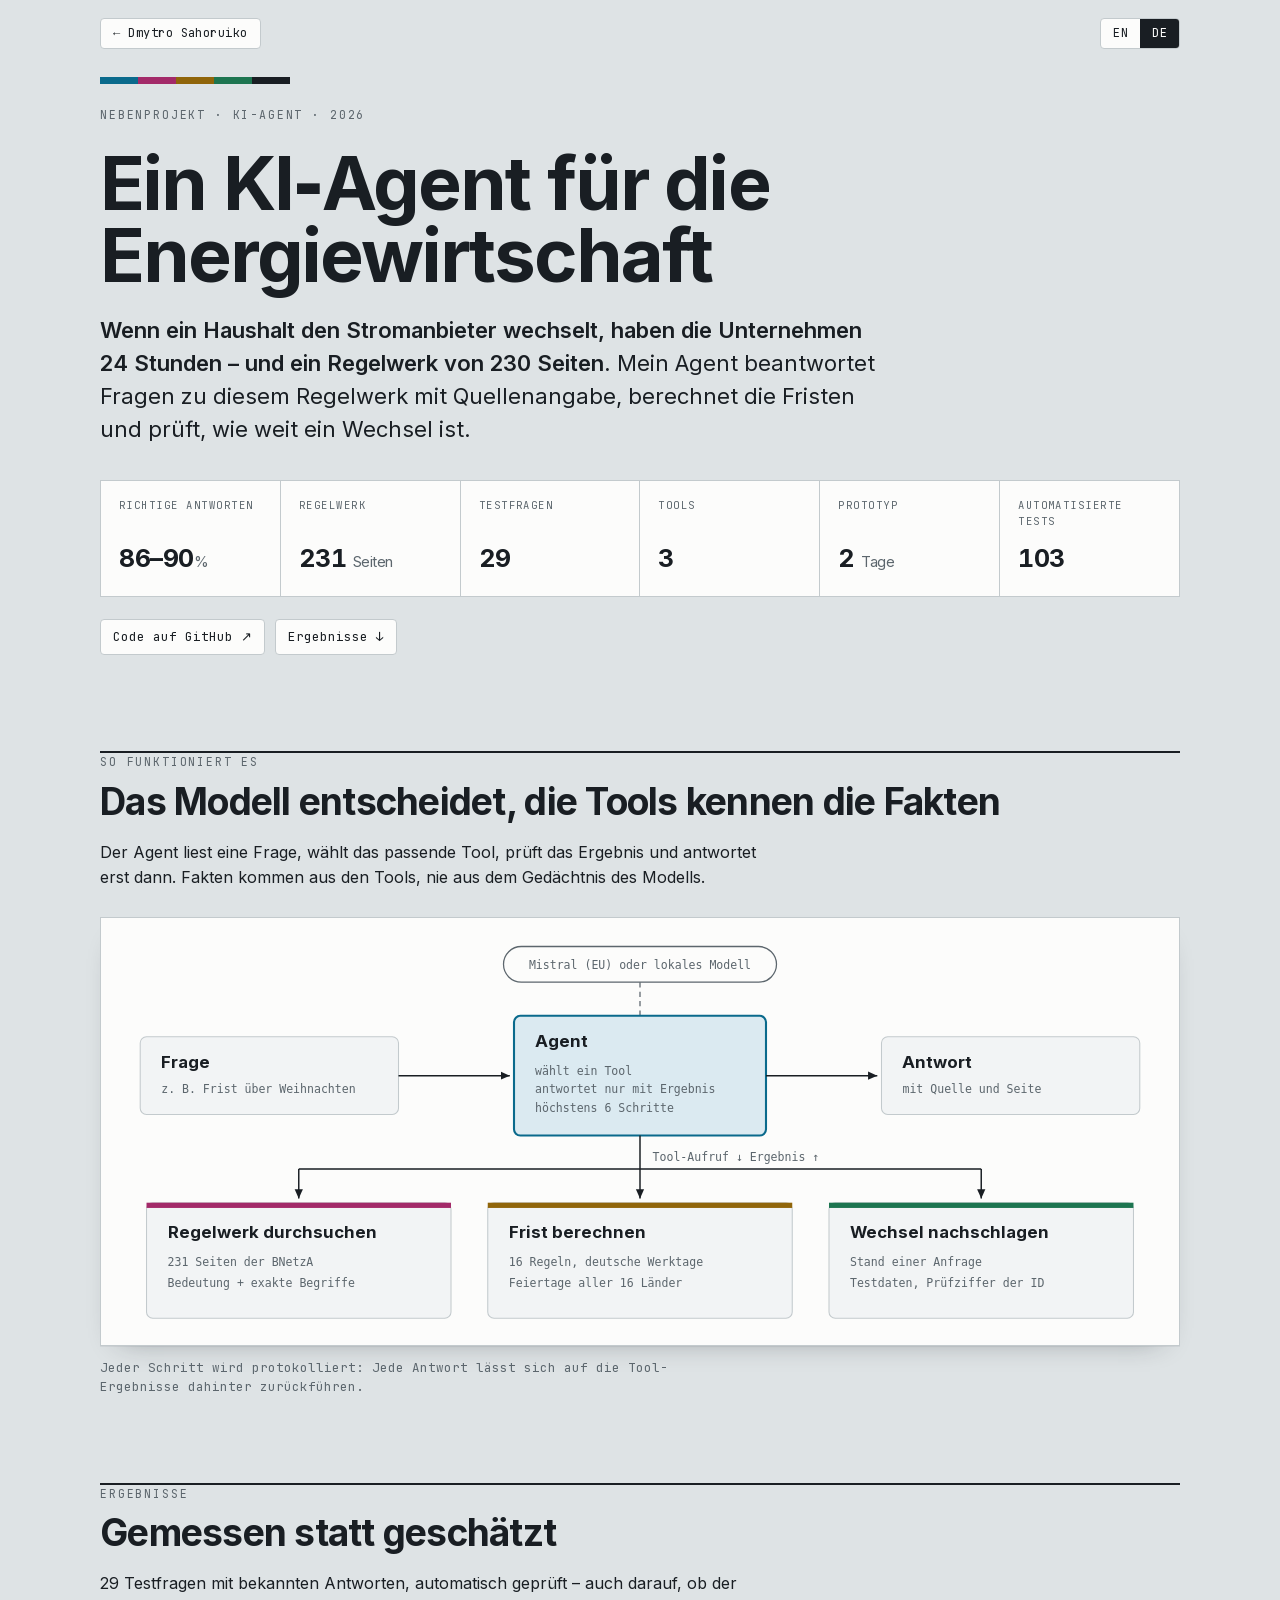
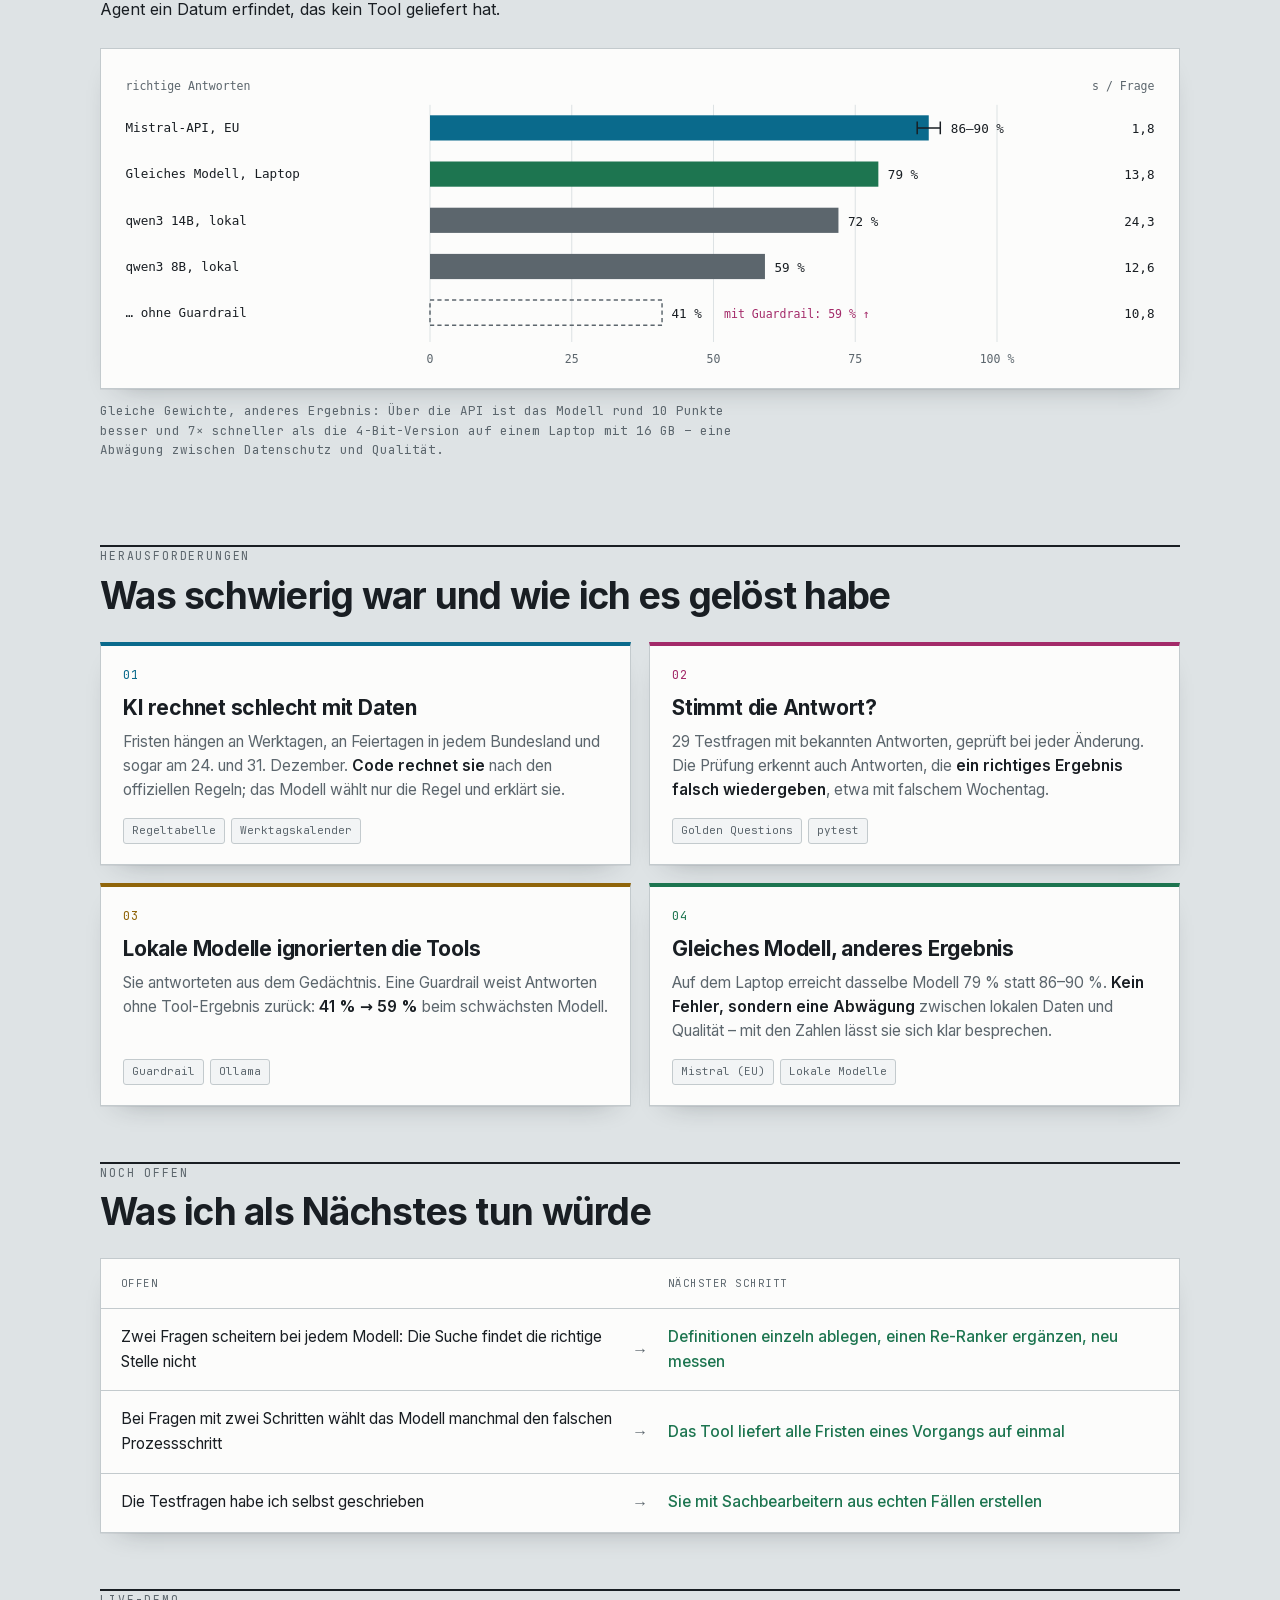
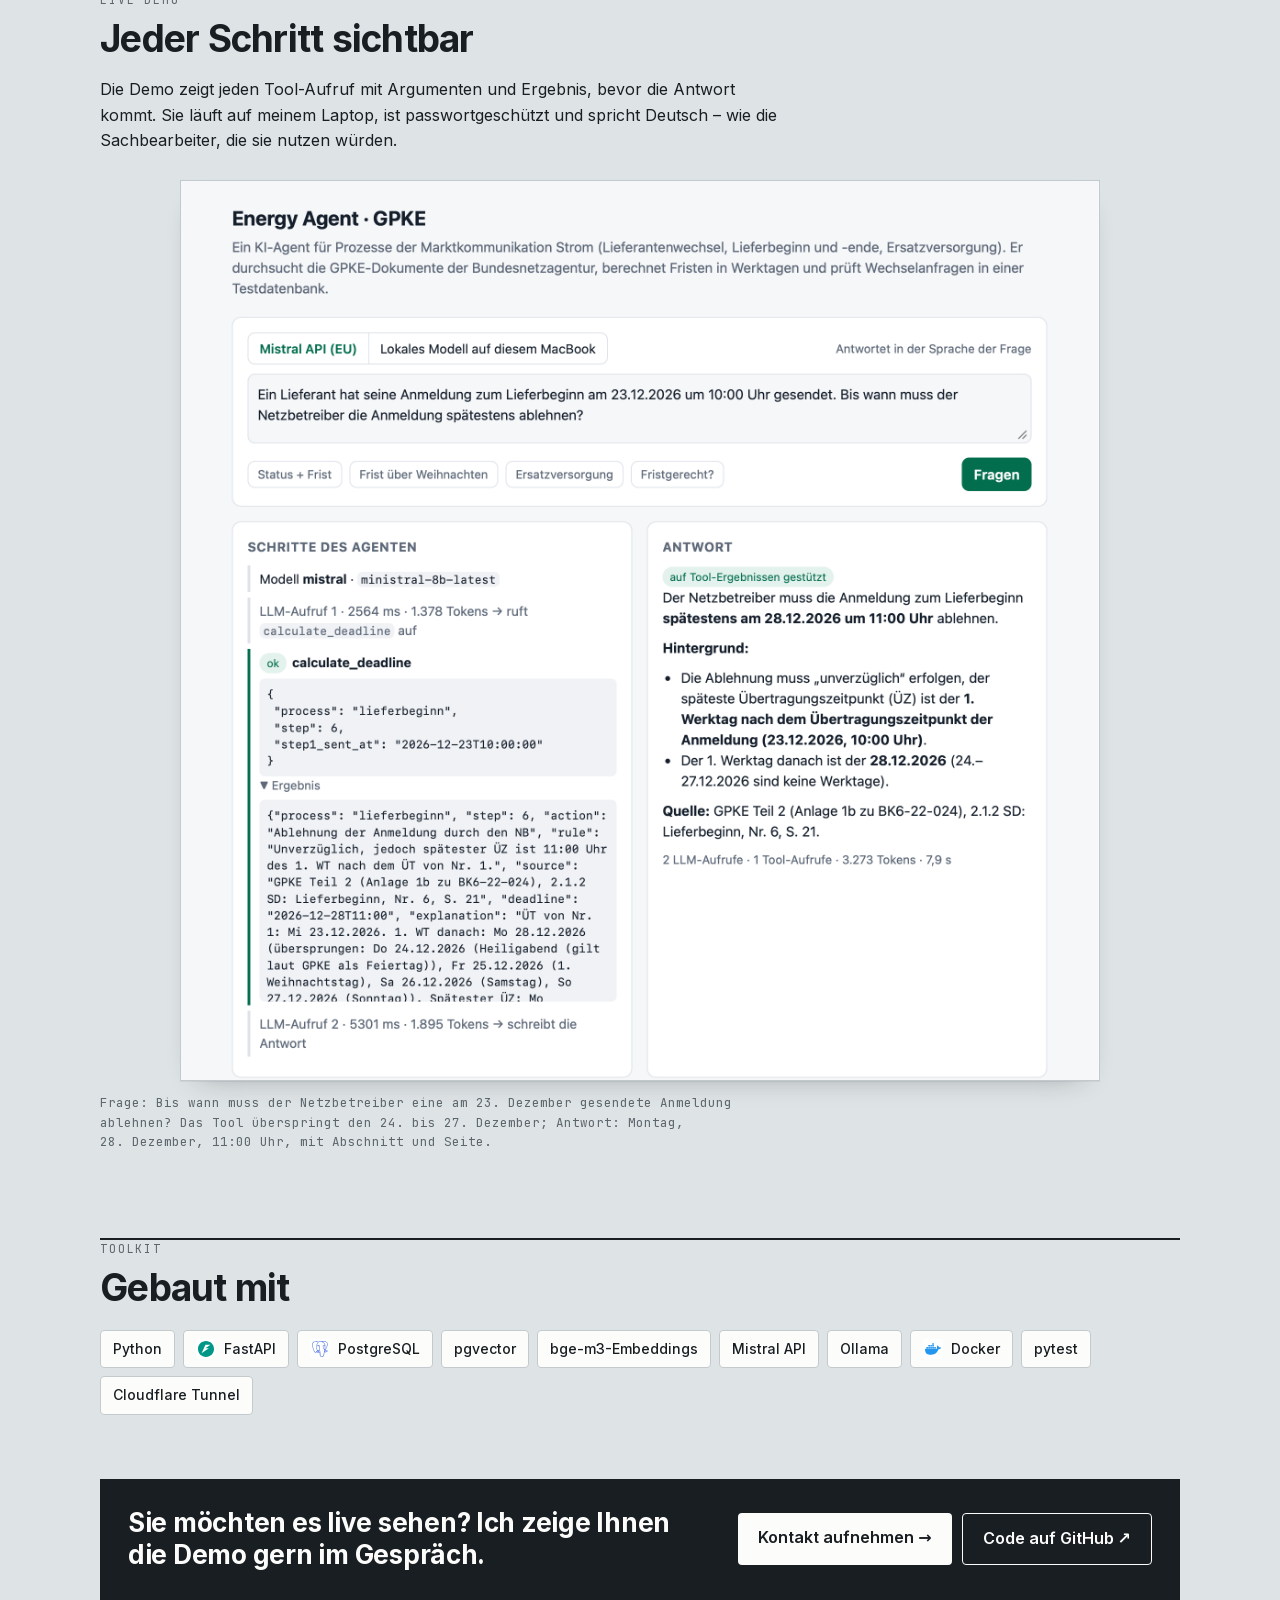
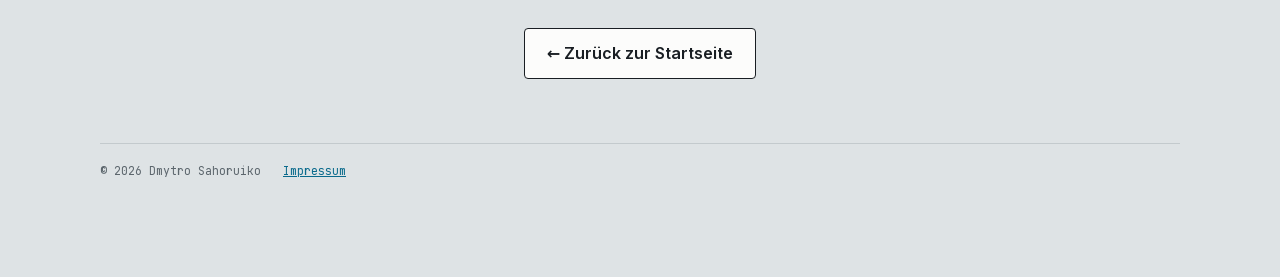
==== energy_agent.de.html @ b3be4a48 "Add case study page for the energy-agent side project - energy_agent.html / energy_agent.de.html in " ====
<!doctype html>
<html lang="de">
<head>
<meta charset="utf-8">
<meta name="viewport" content="width=device-width, initial-scale=1">
<title>Ein KI-Agent für die Energiewirtschaft</title>
<meta name="description" content="Nebenprojekt: ein KI-Agent für den Lieferantenwechsel Strom – Antworten aus dem Regelwerk der BNetzA, Fristen per Code, gemessen an 29 Testfragen.">
<link rel="stylesheet" href="fonts/fonts.css">
<style>
  :root {
    --table: #DEE3E5;
    --sheet: #FCFCFB;
    --sheet-2: #F2F4F5;
    --ink: #191E23;
    --ink-soft: #5C666D;
    --rule: #C3CACD;
    --rule-soft: #DDE2E4;
    --cyan: #0A6A8C;
    --magenta: #A32A69;
    --ochre: #90650A;
    --green: #1D7550;
    --t-cyan: #DBEAF1;
    --t-magenta: #F4E2EC;
    --t-ochre: #F2E9D4;
    --t-green: #DCEEE4;
    --shadow: 0 1px 0 rgba(25,30,35,.06), 0 12px 28px -20px rgba(25,30,35,.45);

    --display: "Inter", "Segoe UI", system-ui, -apple-system, "Helvetica Neue", Arial, sans-serif;
    --body: "Inter", "Segoe UI", system-ui, -apple-system, "Helvetica Neue", Arial, sans-serif;
    --mono: "JetBrains Mono", ui-monospace, "SF Mono", "Cascadia Mono", Consolas, Menlo, monospace;
    --mono-svg: ui-monospace, "SF Mono", "Cascadia Mono", "DejaVu Sans Mono", Menlo, Consolas, monospace;
  }
  @media (prefers-color-scheme: dark) {
    :root:not([data-theme="light"]) {
      --table: #13171A; --sheet: #1B2025; --sheet-2: #21272C; --ink: #E6E9E8; --ink-soft: #97A1A8;
      --rule: #333B41; --rule-soft: #272E33; --cyan: #5CBBD9; --magenta: #E489B4; --ochre: #D9B255;
      --green: #63C193; --t-cyan: #123340; --t-magenta: #391F2D; --t-ochre: #332A16; --t-green: #153027;
      --shadow: 0 1px 0 rgba(0,0,0,.4), 0 14px 30px -22px rgba(0,0,0,.9);
    }
  }
  :root[data-theme="dark"] {
    --table: #13171A; --sheet: #1B2025; --sheet-2: #21272C; --ink: #E6E9E8; --ink-soft: #97A1A8;
    --rule: #333B41; --rule-soft: #272E33; --cyan: #5CBBD9; --magenta: #E489B4; --ochre: #D9B255;
    --green: #63C193; --t-cyan: #123340; --t-magenta: #391F2D; --t-ochre: #332A16; --t-green: #153027;
    --shadow: 0 1px 0 rgba(0,0,0,.4), 0 14px 30px -22px rgba(0,0,0,.9);
  }

  * { box-sizing: border-box; }
  body {
    margin: 0; background: var(--table); color: var(--ink); font-family: var(--body);
    font-size: 16px; line-height: 1.6; padding: 0 20px 96px; -webkit-font-smoothing: antialiased;
  }
  .wrap { max-width: 1080px; margin: 0 auto; }
  .col { max-width: 68ch; }
  a { color: var(--cyan); }
  :focus-visible { outline: 2px solid var(--cyan); outline-offset: 3px; }

  /* top bar */
  .topbar { display: flex; justify-content: space-between; align-items: center; padding: 18px 0 0; font-family: var(--mono); font-size: 12px; letter-spacing: .04em; }
  .topbar .back { color: var(--ink); text-decoration: none; padding: 5px 12px; border: 1px solid var(--rule); border-radius: 4px; background: var(--sheet); }
  .topbar .back:hover { background: var(--sheet-2); border-color: var(--ink-soft); }
  .topbar .lang { display: flex; border: 1px solid var(--rule); border-radius: 4px; overflow: hidden; background: var(--sheet); }
  .topbar .lang a { padding: 5px 12px; text-decoration: none; color: var(--ink); }
  .topbar .lang a[aria-current] { background: var(--ink); color: var(--sheet); }

  /* masthead */
  .masthead { padding: 28px 0 40px; display: flex; flex-direction: column; gap: 22px; }
  .eyebrow { font-family: var(--mono); font-size: 11.5px; letter-spacing: .16em; text-transform: uppercase; color: var(--ink-soft); margin: 0; }
  h1 { font-family: var(--display); font-weight: 700; letter-spacing: -0.025em; font-size: clamp(42px, 7vw, 74px); line-height: .98; margin: 0; text-wrap: balance; }
  .lede { font-size: clamp(19px, 2.2vw, 22px); line-height: 1.5; max-width: 60ch; margin: 0; }
  .lede b { font-weight: 600; }
  .inkbar { display: flex; height: 7px; width: 190px; }
  .inkbar span { flex: 1; }
  .links { display: flex; flex-wrap: wrap; gap: 10px; }
  .links a { font-family: var(--mono); font-size: 12.5px; text-decoration: none; color: var(--ink); padding: 7px 12px; border: 1px solid var(--rule); border-radius: 4px; background: var(--sheet); }
  .links a:hover { border-color: var(--ink-soft); background: var(--sheet-2); }

  /* counters */
  .counters { display: flex; flex-wrap: wrap; gap: 1px; background: var(--rule); border: 1px solid var(--rule); margin: 12px 0 0; }
  .counter { flex: 1 1 15%; background: var(--sheet); padding: 16px 18px 18px; display: flex; flex-direction: column; justify-content: space-between; }
  .counter dt { font-family: var(--mono); font-size: 10.5px; letter-spacing: .14em; text-transform: uppercase; color: var(--ink-soft); margin: 0 0 8px; }
  .counter dd { margin: 0; font-family: var(--display); font-weight: 700; letter-spacing: -0.02em; font-size: 25px; font-variant-numeric: tabular-nums; white-space: nowrap; }
  .counter dd small { font-size: 15px; font-weight: 400; color: var(--ink-soft); }
  @media (max-width: 899px) { .counter { flex-basis: 30%; } }
  @media (max-width: 559px) { .counter { flex-basis: 45%; } }

  /* sections */
  section { padding: 56px 0 0; }
  h2 { font-family: var(--display); font-weight: 700; letter-spacing: -0.02em; font-size: clamp(27px, 3.4vw, 37px); line-height: 1.08; margin: 10px 0 18px; text-wrap: balance; }
  h3 { font-family: var(--display); font-weight: 700; font-size: 19px; letter-spacing: -0.01em; margin: 0 0 6px; }
  p { margin: 0 0 16px; }
  .sec-rule { border: 0; border-top: 2px solid var(--ink); margin: 0; }

  /* figures */
  figure { margin: 26px 0 30px; }
  .scroller { overflow-x: auto; background: var(--sheet); border: 1px solid var(--rule); box-shadow: var(--shadow); padding: 18px 14px 6px; }
  .scroller svg { display: block; min-width: 700px; width: 100%; height: auto; }
  figcaption { font-family: var(--mono); font-size: 12.5px; line-height: 1.55; color: var(--ink-soft); margin-top: 12px; max-width: 80ch; }
  .svg-box { fill: var(--sheet-2); stroke: var(--rule); stroke-width: 1; }
  .svg-ttl { font-family: var(--display); font-size: 16px; font-weight: 700; fill: var(--ink); }
  .svg-lbl { font-family: var(--mono-svg); font-size: 12px; fill: var(--ink); }
  .svg-sub { font-family: var(--mono-svg); font-size: 11px; fill: var(--ink-soft); }
  .svg-line { stroke: var(--ink); stroke-width: 1.4; fill: none; }
  .svg-dash { stroke: var(--ink-soft); stroke-width: 1.2; fill: none; stroke-dasharray: 5 4; }
  .svg-grid { stroke: var(--rule-soft); stroke-width: 1; }
  .shot { display: block; width: 100%; max-width: 920px; margin: 0 auto; height: auto; border: 1px solid var(--rule); box-shadow: var(--shadow); background: var(--sheet); }

  /* cards */
  .wins { display: grid; grid-template-columns: repeat(auto-fit, minmax(min(440px, 100%), 1fr)); gap: 18px; margin-top: 26px; }
  .win { background: var(--sheet); border: 1px solid var(--rule); border-top: 4px solid var(--accent, var(--ink)); box-shadow: var(--shadow); padding: 20px 22px; display: flex; flex-direction: column; gap: 10px; }
  .win .num { font-family: var(--mono); font-size: 12px; color: var(--accent, var(--ink-soft)); letter-spacing: .08em; }
  .win h3 { font-size: 21px; line-height: 1.2; margin: 0; text-wrap: balance; }
  .win p { margin: 0; font-size: 15.5px; line-height: 1.55; color: var(--ink-soft); }
  .win p b { color: var(--ink); font-weight: 600; }
  .tags { list-style: none; margin: auto 0 0; padding: 6px 0 0; display: flex; flex-wrap: wrap; gap: 6px; }
  .tags li { font-family: var(--mono); font-size: 11px; padding: 3px 8px; border: 1px solid var(--rule); border-radius: 3px; background: var(--sheet-2); color: var(--ink-soft); }

  /* open questions: problem -> next step */
  .next { margin-top: 26px; border: 1px solid var(--rule); box-shadow: var(--shadow); background: var(--rule); display: grid; gap: 1px; }
  .next > div { display: grid; grid-template-columns: 1fr 28px 1fr; gap: 0 14px; align-items: center; background: var(--sheet); padding: 16px 20px; }
  .next .open { font-size: 15.5px; }
  .next .arrow { font-family: var(--mono); color: var(--ink-soft); text-align: center; }
  .next .fix { font-size: 15.5px; color: var(--green); font-weight: 500; }
  .next-head { font-family: var(--mono); font-size: 10.5px; letter-spacing: .14em; text-transform: uppercase; color: var(--ink-soft); }
  @media (max-width: 620px) {
    .next > div { grid-template-columns: 1fr; gap: 6px; }
    .next .arrow { text-align: left; }
    .next > div.next-cols { display: none; }
  }

  /* stack */
  .stack { list-style: none; padding: 0; margin: 22px 0 0; display: flex; flex-wrap: wrap; gap: 8px; }
  .stack li { display: inline-flex; align-items: center; gap: 8px; padding: 7px 12px; background: var(--sheet); border: 1px solid var(--rule); border-radius: 4px; font-size: 14px; font-weight: 500; }
  .stack i { display: inline-flex; width: 20px; height: 20px; padding: 2px; background: #fff; border-radius: 3px; }
  .stack img { width: 100%; height: 100%; }

  /* call to action */
  .cta { margin-top: 64px; padding: 28px; background: var(--ink); color: var(--sheet); display: flex; flex-wrap: wrap; align-items: center; justify-content: space-between; gap: 18px 28px; }
  .cta p { margin: 0; font-size: clamp(20px, 2.6vw, 26px); font-weight: 700; letter-spacing: -0.01em; line-height: 1.25; max-width: 32ch; }
  .cta .btns { display: flex; flex-wrap: wrap; gap: 10px; }
  .cta a { background: var(--sheet); color: var(--ink); text-decoration: none; font-weight: 600; padding: 12px 20px; border-radius: 4px; white-space: nowrap; }
  .cta a.ghost { background: transparent; color: var(--sheet); border: 1px solid var(--sheet); }
  .cta a:hover { background: var(--sheet-2); color: var(--ink); }
  .home { display: flex; justify-content: center; margin-top: 28px; }
  .home a { display: inline-flex; align-items: center; gap: 8px; padding: 12px 22px; border: 1px solid var(--ink); border-radius: 4px; color: var(--ink); background: var(--sheet); text-decoration: none; font-weight: 600; }
  .home a:hover { background: var(--ink); color: var(--sheet); }
  footer { margin-top: 64px; border-top: 1px solid var(--rule); padding-top: 18px; font-family: var(--mono); font-size: 11.5px; color: var(--ink-soft); display: flex; flex-wrap: wrap; gap: 6px 22px; }

  @media print {
    body { background: #fff; color: #000; padding: 0; }
    .scroller, .win, .counters, .next, .shot { box-shadow: none; }
    section, figure, .win { break-inside: avoid; }
  }
</style>
</head>
<body>

<div class="wrap">
  <nav class="topbar" aria-label="Site">
    <a class="back" href="index.html?lang=de">&larr; Dmytro Sahoruiko</a>
    <div class="lang" role="group" aria-label="Language / Sprache">
      <a href="energy_agent.html" lang="en" hreflang="en" onclick="try{localStorage.setItem('lang','en')}catch(e){}">EN</a>
      <a href="energy_agent.de.html" lang="de" hreflang="de" aria-current="page" onclick="try{localStorage.setItem('lang','de')}catch(e){}">DE</a>
    </div>
  </nav>

  <header class="masthead">
    <div class="inkbar" aria-hidden="true">
      <span style="background: var(--cyan)"></span>
      <span style="background: var(--magenta)"></span>
      <span style="background: var(--ochre)"></span>
      <span style="background: var(--green)"></span>
      <span style="background: var(--ink)"></span>
    </div>
    <p class="eyebrow">Nebenprojekt &middot; KI-Agent &middot; 2026</p>
    <h1>Ein KI&#8209;Agent für die Energiewirtschaft</h1>
    <p class="lede"><b>Wenn ein Haushalt den Stromanbieter wechselt, haben die Unternehmen 24 Stunden &ndash; und ein Regelwerk von 230 Seiten.</b> Mein Agent beantwortet Fragen zu diesem Regelwerk mit Quellenangabe, berechnet die Fristen und prüft, wie weit ein Wechsel ist.</p>

    <dl class="counters">
      <div class="counter"><dt>Richtige Antworten</dt><dd>86&ndash;90<small>%</small></dd></div>
      <div class="counter"><dt>Regelwerk</dt><dd>231 <small>Seiten</small></dd></div>
      <div class="counter"><dt>Testfragen</dt><dd>29</dd></div>
      <div class="counter"><dt>Tools</dt><dd>3</dd></div>
      <div class="counter"><dt>Prototyp</dt><dd>2 <small>Tage</small></dd></div>
      <div class="counter"><dt>Automatisierte Tests</dt><dd>103</dd></div>
    </dl>

    <div class="links">
      <a href="https://github.com/sauber-null/energy-agent" target="_blank" rel="noopener">Code auf GitHub &#8599;</a>
      <a href="#results">Ergebnisse &darr;</a>
    </div>
  </header>

  <section id="how">
    <hr class="sec-rule">
    <p class="eyebrow">So funktioniert es</p>
    <h2>Das Modell entscheidet, die Tools kennen die Fakten</h2>
    <div class="col">
      <p>Der Agent liest eine Frage, wählt das passende Tool, prüft das Ergebnis und antwortet erst dann. Fakten kommen aus den Tools, nie aus dem Gedächtnis des Modells.</p>
    </div>
    <figure>
      <div class="scroller">
        <svg viewBox="0 0 1000 384" role="img" aria-label="Eine Frage geht an den Agenten, der drei Tools nutzt – Regelwerk durchsuchen, Frist berechnen, Wechsel nachschlagen – und eine Antwort mit Quelle liefert. Das Sprachmodell ist Mistral in der EU oder ein lokales Modell auf dem Laptop.">
          <defs>
            <marker id="arw" viewBox="0 0 10 10" refX="9" refY="5" markerWidth="7" markerHeight="7" orient="auto-start-reverse"><path d="M0 1L9 5L0 9z" fill="var(--ink)"/></marker>
          </defs>
          <!-- language model -->
          <rect x="370" y="10" width="260" height="34" rx="17" fill="var(--sheet)" stroke="var(--ink-soft)" stroke-width="1.2"/>
          <text class="svg-sub" x="500" y="31" text-anchor="middle">Mistral (EU)  oder  lokales Modell</text>
          <path class="svg-dash" d="M500 44V76"/>
          <!-- question, agent, answer -->
          <rect class="svg-box" x="24" y="96" width="246" height="74" rx="6"/>
          <text class="svg-ttl" x="44" y="126">Frage</text>
          <text class="svg-sub" x="44" y="150">z. B. Frist über Weihnachten</text>
          <rect x="380" y="76" width="240" height="114" rx="6" fill="var(--t-cyan)" stroke="var(--cyan)" stroke-width="2"/>
          <text class="svg-ttl" x="400" y="106">Agent</text>
          <text class="svg-sub" x="400" y="132">wählt ein Tool</text>
          <text class="svg-sub" x="400" y="150">antwortet nur mit Ergebnis</text>
          <text class="svg-sub" x="400" y="168">höchstens 6 Schritte</text>
          <rect class="svg-box" x="730" y="96" width="246" height="74" rx="6"/>
          <text class="svg-ttl" x="750" y="126">Antwort</text>
          <text class="svg-sub" x="750" y="150">mit Quelle und Seite</text>
          <path class="svg-line" d="M270 133H376" marker-end="url(#arw)"/>
          <path class="svg-line" d="M620 133H726" marker-end="url(#arw)"/>
          <!-- tool bus -->
          <path class="svg-line" d="M500 190V222M175 222H825"/>
          <path class="svg-line" d="M175 222V250" marker-end="url(#arw)"/>
          <path class="svg-line" d="M500 222V250" marker-end="url(#arw)"/>
          <path class="svg-line" d="M825 222V250" marker-end="url(#arw)"/>
          <text class="svg-sub" x="512" y="214">Tool-Aufruf &#8595;  Ergebnis &#8593;</text>
          <!-- tools -->
          <rect class="svg-box" x="30" y="254" width="290" height="110" rx="6"/>
          <rect x="30" y="254" width="290" height="5" fill="var(--magenta)"/>
          <text class="svg-ttl" x="50" y="288">Regelwerk durchsuchen</text>
          <text class="svg-sub" x="50" y="314">231 Seiten der BNetzA</text>
          <text class="svg-sub" x="50" y="334">Bedeutung + exakte Begriffe</text>
          <rect class="svg-box" x="355" y="254" width="290" height="110" rx="6"/>
          <rect x="355" y="254" width="290" height="5" fill="var(--ochre)"/>
          <text class="svg-ttl" x="375" y="288">Frist berechnen</text>
          <text class="svg-sub" x="375" y="314">16 Regeln, deutsche Werktage</text>
          <text class="svg-sub" x="375" y="334">Feiertage aller 16 Länder</text>
          <rect class="svg-box" x="680" y="254" width="290" height="110" rx="6"/>
          <rect x="680" y="254" width="290" height="5" fill="var(--green)"/>
          <text class="svg-ttl" x="700" y="288">Wechsel nachschlagen</text>
          <text class="svg-sub" x="700" y="314">Stand einer Anfrage</text>
          <text class="svg-sub" x="700" y="334">Testdaten, Prüfziffer der ID</text>
        </svg>
      </div>
      <figcaption>Jeder Schritt wird protokolliert: Jede Antwort lässt sich auf die Tool-Ergebnisse dahinter zurückführen.</figcaption>
    </figure>
  </section>

  <section id="results">
    <hr class="sec-rule">
    <p class="eyebrow">Ergebnisse</p>
    <h2>Gemessen statt geschätzt</h2>
    <div class="col">
      <p>29 Testfragen mit bekannten Antworten, automatisch geprüft &ndash; auch darauf, ob der Agent ein Datum erfindet, das kein Tool geliefert hat.</p>
    </div>
    <figure>
      <div class="scroller">
        <svg viewBox="0 0 1000 300" role="img" aria-label="Richtige Antworten bei 29 Testfragen: Mistral-API in der EU 86 bis 90 Prozent bei 1,8 Sekunden pro Frage; dasselbe Modell lokal 79 Prozent bei 13,8 Sekunden; qwen3 14B lokal 72 Prozent; qwen3 8B lokal 59 Prozent, ohne Guardrail 41 Prozent.">
          <text class="svg-sub" x="10" y="22">richtige Antworten</text>
          <text class="svg-sub" x="990" y="22" text-anchor="end">s / Frage</text>
          <!-- grid: x = 300 + 5.4 * percent -->
          <path class="svg-grid" d="M300 36V262M435 36V262M570 36V262M705 36V262M840 36V262"/>
          <text class="svg-sub" x="300" y="282" text-anchor="middle">0</text>
          <text class="svg-sub" x="435" y="282" text-anchor="middle">25</text>
          <text class="svg-sub" x="570" y="282" text-anchor="middle">50</text>
          <text class="svg-sub" x="705" y="282" text-anchor="middle">75</text>
          <text class="svg-sub" x="840" y="282" text-anchor="middle">100 %</text>
          <!-- rows -->
          <text class="svg-lbl" x="10" y="62">Mistral-API, EU</text>
          <rect x="300" y="46" width="475" height="24" fill="var(--cyan)"/>
          <path d="M764 58H786M764 52V64M786 52V64" stroke="var(--ink)" stroke-width="1.4" fill="none"/>
          <text class="svg-lbl" x="796" y="63">86&ndash;90 %</text>
          <text class="svg-lbl" x="990" y="63" text-anchor="end">1,8</text>

          <text class="svg-lbl" x="10" y="106">Gleiches Modell, Laptop</text>
          <rect x="300" y="90" width="427" height="24" fill="var(--green)"/>
          <text class="svg-lbl" x="736" y="107">79 %</text>
          <text class="svg-lbl" x="990" y="107" text-anchor="end">13,8</text>

          <text class="svg-lbl" x="10" y="150">qwen3 14B, lokal</text>
          <rect x="300" y="134" width="389" height="24" fill="var(--ink-soft)"/>
          <text class="svg-lbl" x="698" y="151">72 %</text>
          <text class="svg-lbl" x="990" y="151" text-anchor="end">24,3</text>

          <text class="svg-lbl" x="10" y="194">qwen3 8B, lokal</text>
          <rect x="300" y="178" width="319" height="24" fill="var(--ink-soft)"/>
          <text class="svg-lbl" x="628" y="195">59 %</text>
          <text class="svg-lbl" x="990" y="195" text-anchor="end">12,6</text>

          <text class="svg-lbl" x="10" y="238">&hellip; ohne Guardrail</text>
          <rect x="300" y="222" width="221" height="24" fill="none" stroke="var(--ink-soft)" stroke-width="1.4" stroke-dasharray="4 3"/>
          <text class="svg-lbl" x="530" y="239">41 %</text>
          <text class="svg-sub" x="580" y="239" style="fill: var(--magenta)">mit Guardrail: 59 % &#8593;</text>
          <text class="svg-lbl" x="990" y="239" text-anchor="end">10,8</text>
        </svg>
      </div>
      <figcaption>Gleiche Gewichte, anderes Ergebnis: Über die API ist das Modell rund 10 Punkte besser und 7&times; schneller als die 4-Bit-Version auf einem Laptop mit 16&nbsp;GB &ndash; eine Abwägung zwischen Datenschutz und Qualität.</figcaption>
    </figure>
  </section>

  <section id="hard">
    <hr class="sec-rule">
    <p class="eyebrow">Herausforderungen</p>
    <h2>Was schwierig war und wie ich es gelöst habe</h2>
    <div class="wins">
      <article class="win" style="--accent: var(--cyan)">
        <span class="num">01</span>
        <h3>KI rechnet schlecht mit Daten</h3>
        <p>Fristen hängen an Werktagen, an Feiertagen in jedem Bundesland und sogar am 24. und 31. Dezember. <b>Code rechnet sie</b> nach den offiziellen Regeln; das Modell wählt nur die Regel und erklärt sie.</p>
        <ul class="tags"><li>Regeltabelle</li><li>Werktagskalender</li></ul>
      </article>
      <article class="win" style="--accent: var(--magenta)">
        <span class="num">02</span>
        <h3>Stimmt die Antwort?</h3>
        <p>29 Testfragen mit bekannten Antworten, geprüft bei jeder Änderung. Die Prüfung erkennt auch Antworten, die <b>ein richtiges Ergebnis falsch wiedergeben</b>, etwa mit falschem Wochentag.</p>
        <ul class="tags"><li>Golden Questions</li><li>pytest</li></ul>
      </article>
      <article class="win" style="--accent: var(--ochre)">
        <span class="num">03</span>
        <h3>Lokale Modelle ignorierten die Tools</h3>
        <p>Sie antworteten aus dem Gedächtnis. Eine Guardrail weist Antworten ohne Tool-Ergebnis zurück: <b>41&nbsp;% &rarr; 59&nbsp;%</b> beim schwächsten Modell.</p>
        <ul class="tags"><li>Guardrail</li><li>Ollama</li></ul>
      </article>
      <article class="win" style="--accent: var(--green)">
        <span class="num">04</span>
        <h3>Gleiches Modell, anderes Ergebnis</h3>
        <p>Auf dem Laptop erreicht dasselbe Modell 79&nbsp;% statt 86&ndash;90&nbsp;%. <b>Kein Fehler, sondern eine Abwägung</b> zwischen lokalen Daten und Qualität &ndash; mit den Zahlen lässt sie sich klar besprechen.</p>
        <ul class="tags"><li>Mistral (EU)</li><li>Lokale Modelle</li></ul>
      </article>
    </div>
  </section>

  <section id="next">
    <hr class="sec-rule">
    <p class="eyebrow">Noch offen</p>
    <h2>Was ich als Nächstes tun würde</h2>
    <div class="next">
      <div class="next-cols"><span class="next-head">Offen</span><span></span><span class="next-head">Nächster Schritt</span></div>
      <div><span class="open">Zwei Fragen scheitern bei jedem Modell: Die Suche findet die richtige Stelle nicht</span><span class="arrow">&rarr;</span><span class="fix">Definitionen einzeln ablegen, einen Re-Ranker ergänzen, neu messen</span></div>
      <div><span class="open">Bei Fragen mit zwei Schritten wählt das Modell manchmal den falschen Prozessschritt</span><span class="arrow">&rarr;</span><span class="fix">Das Tool liefert alle Fristen eines Vorgangs auf einmal</span></div>
      <div><span class="open">Die Testfragen habe ich selbst geschrieben</span><span class="arrow">&rarr;</span><span class="fix">Sie mit Sachbearbeitern aus echten Fällen erstellen</span></div>
    </div>
  </section>

  <section id="demo">
    <hr class="sec-rule">
    <p class="eyebrow">Live-Demo</p>
    <h2>Jeder Schritt sichtbar</h2>
    <div class="col">
      <p>Die Demo zeigt jeden Tool-Aufruf mit Argumenten und Ergebnis, bevor die Antwort kommt. Sie läuft auf meinem Laptop, ist passwortgeschützt und spricht Deutsch &ndash; wie die Sachbearbeiter, die sie nutzen würden.</p>
    </div>
    <figure>
      <img class="shot" src="images/energy-agent-demo.png" width="2000" height="1960" loading="lazy" alt="Demo-Seite: Der Agent ruft calculate_deadline für eine am 23. Dezember gesendete Anmeldung auf, überspringt die Weihnachtsfeiertage und antwortet: 28. Dezember 2026, 11:00 Uhr, mit Quelle.">
      <figcaption>Frage: Bis wann muss der Netzbetreiber eine am 23.&nbsp;Dezember gesendete Anmeldung ablehnen? Das Tool überspringt den 24. bis 27.&nbsp;Dezember; Antwort: Montag, 28.&nbsp;Dezember, 11:00 Uhr, mit Abschnitt und Seite.</figcaption>
    </figure>
  </section>

  <section id="stack">
    <hr class="sec-rule">
    <p class="eyebrow">Toolkit</p>
    <h2>Gebaut mit</h2>
    <ul class="stack">
      <li>Python</li>
      <li><i><img src="icons/fastapi.svg" alt=""></i>FastAPI</li>
      <li><i><img src="icons/postgresql.svg" alt=""></i>PostgreSQL</li>
      <li>pgvector</li>
      <li>bge-m3-Embeddings</li>
      <li>Mistral API</li>
      <li>Ollama</li>
      <li><i><img src="icons/docker.svg" alt=""></i>Docker</li>
      <li>pytest</li>
      <li>Cloudflare Tunnel</li>
    </ul>
  </section>

  <div class="cta">
    <p>Sie möchten es live sehen? Ich zeige Ihnen die Demo gern im Gespräch.</p>
    <div class="btns">
      <a href="index.html?lang=de#contact">Kontakt aufnehmen &rarr;</a>
      <a class="ghost" href="https://github.com/sauber-null/energy-agent" target="_blank" rel="noopener">Code auf GitHub &#8599;</a>
    </div>
  </div>

  <nav class="home"><a href="index.html?lang=de">&larr; Zurück zur Startseite</a></nav>

  <footer><span>© 2026 Dmytro Sahoruiko</span><a href="impressum.de.html">Impressum</a></footer>

</div>
<script data-goatcounter="https://zahoruiko.goatcounter.com/count"
        async src="https://gc.zgo.at/count.js"></script>
</body></html>
---- fonts/fonts.css ----
/* Inter latin-ext */
@font-face {
  font-family: 'Inter';
  font-style: normal;
  font-weight: 400;
  font-display: swap;
  src: url(inter-latin-ext.woff2) format('woff2');
  unicode-range: U+0100-02BA, U+02BD-02C5, U+02C7-02CC, U+02CE-02D7, U+02DD-02FF, U+0304, U+0308, U+0329, U+1D00-1DBF, U+1E00-1E9F, U+1EF2-1EFF, U+2020, U+20A0-20AB, U+20AD-20C4, U+2113, U+2C60-2C7F, U+A720-A7FF;
}
/* Inter latin */
@font-face {
  font-family: 'Inter';
  font-style: normal;
  font-weight: 400;
  font-display: swap;
  src: url(inter-latin.woff2) format('woff2');
  unicode-range: U+0000-00FF, U+0131, U+0152-0153, U+02BB-02BC, U+02C6, U+02DA, U+02DC, U+0304, U+0308, U+0329, U+2000-206F, U+20AC, U+2122, U+2191, U+2193, U+2212, U+2215, U+FEFF, U+FFFD;
}
/* Inter latin-ext */
@font-face {
  font-family: 'Inter';
  font-style: normal;
  font-weight: 500;
  font-display: swap;
  src: url(inter-latin-ext.woff2) format('woff2');
  unicode-range: U+0100-02BA, U+02BD-02C5, U+02C7-02CC, U+02CE-02D7, U+02DD-02FF, U+0304, U+0308, U+0329, U+1D00-1DBF, U+1E00-1E9F, U+1EF2-1EFF, U+2020, U+20A0-20AB, U+20AD-20C4, U+2113, U+2C60-2C7F, U+A720-A7FF;
}
/* Inter latin */
@font-face {
  font-family: 'Inter';
  font-style: normal;
  font-weight: 500;
  font-display: swap;
  src: url(inter-latin.woff2) format('woff2');
  unicode-range: U+0000-00FF, U+0131, U+0152-0153, U+02BB-02BC, U+02C6, U+02DA, U+02DC, U+0304, U+0308, U+0329, U+2000-206F, U+20AC, U+2122, U+2191, U+2193, U+2212, U+2215, U+FEFF, U+FFFD;
}
/* Inter latin-ext */
@font-face {
  font-family: 'Inter';
  font-style: normal;
  font-weight: 600;
  font-display: swap;
  src: url(inter-latin-ext.woff2) format('woff2');
  unicode-range: U+0100-02BA, U+02BD-02C5, U+02C7-02CC, U+02CE-02D7, U+02DD-02FF, U+0304, U+0308, U+0329, U+1D00-1DBF, U+1E00-1E9F, U+1EF2-1EFF, U+2020, U+20A0-20AB, U+20AD-20C4, U+2113, U+2C60-2C7F, U+A720-A7FF;
}
/* Inter latin */
@font-face {
  font-family: 'Inter';
  font-style: normal;
  font-weight: 600;
  font-display: swap;
  src: url(inter-latin.woff2) format('woff2');
  unicode-range: U+0000-00FF, U+0131, U+0152-0153, U+02BB-02BC, U+02C6, U+02DA, U+02DC, U+0304, U+0308, U+0329, U+2000-206F, U+20AC, U+2122, U+2191, U+2193, U+2212, U+2215, U+FEFF, U+FFFD;
}
/* Inter latin-ext */
@font-face {
  font-family: 'Inter';
  font-style: normal;
  font-weight: 700;
  font-display: swap;
  src: url(inter-latin-ext.woff2) format('woff2');
  unicode-range: U+0100-02BA, U+02BD-02C5, U+02C7-02CC, U+02CE-02D7, U+02DD-02FF, U+0304, U+0308, U+0329, U+1D00-1DBF, U+1E00-1E9F, U+1EF2-1EFF, U+2020, U+20A0-20AB, U+20AD-20C4, U+2113, U+2C60-2C7F, U+A720-A7FF;
}
/* Inter latin */
@font-face {
  font-family: 'Inter';
  font-style: normal;
  font-weight: 700;
  font-display: swap;
  src: url(inter-latin.woff2) format('woff2');
  unicode-range: U+0000-00FF, U+0131, U+0152-0153, U+02BB-02BC, U+02C6, U+02DA, U+02DC, U+0304, U+0308, U+0329, U+2000-206F, U+20AC, U+2122, U+2191, U+2193, U+2212, U+2215, U+FEFF, U+FFFD;
}
/* JetBrains Mono latin-ext */
@font-face {
  font-family: 'JetBrains Mono';
  font-style: normal;
  font-weight: 400;
  font-display: swap;
  src: url(jetbrains-mono-latin-ext.woff2) format('woff2');
  unicode-range: U+0100-02BA, U+02BD-02C5, U+02C7-02CC, U+02CE-02D7, U+02DD-02FF, U+0304, U+0308, U+0329, U+1D00-1DBF, U+1E00-1E9F, U+1EF2-1EFF, U+2020, U+20A0-20AB, U+20AD-20C4, U+2113, U+2C60-2C7F, U+A720-A7FF;
}
/* JetBrains Mono latin */
@font-face {
  font-family: 'JetBrains Mono';
  font-style: normal;
  font-weight: 400;
  font-display: swap;
  src: url(jetbrains-mono-latin.woff2) format('woff2');
  unicode-range: U+0000-00FF, U+0131, U+0152-0153, U+02BB-02BC, U+02C6, U+02DA, U+02DC, U+0304, U+0308, U+0329, U+2000-206F, U+20AC, U+2122, U+2191, U+2193, U+2212, U+2215, U+FEFF, U+FFFD;
}
/* JetBrains Mono latin-ext */
@font-face {
  font-family: 'JetBrains Mono';
  font-style: normal;
  font-weight: 500;
  font-display: swap;
  src: url(jetbrains-mono-latin-ext.woff2) format('woff2');
  unicode-range: U+0100-02BA, U+02BD-02C5, U+02C7-02CC, U+02CE-02D7, U+02DD-02FF, U+0304, U+0308, U+0329, U+1D00-1DBF, U+1E00-1E9F, U+1EF2-1EFF, U+2020, U+20A0-20AB, U+20AD-20C4, U+2113, U+2C60-2C7F, U+A720-A7FF;
}
/* JetBrains Mono latin */
@font-face {
  font-family: 'JetBrains Mono';
  font-style: normal;
  font-weight: 500;
  font-display: swap;
  src: url(jetbrains-mono-latin.woff2) format('woff2');
  unicode-range: U+0000-00FF, U+0131, U+0152-0153, U+02BB-02BC, U+02C6, U+02DA, U+02DC, U+0304, U+0308, U+0329, U+2000-206F, U+20AC, U+2122, U+2191, U+2193, U+2212, U+2215, U+FEFF, U+FFFD;
}
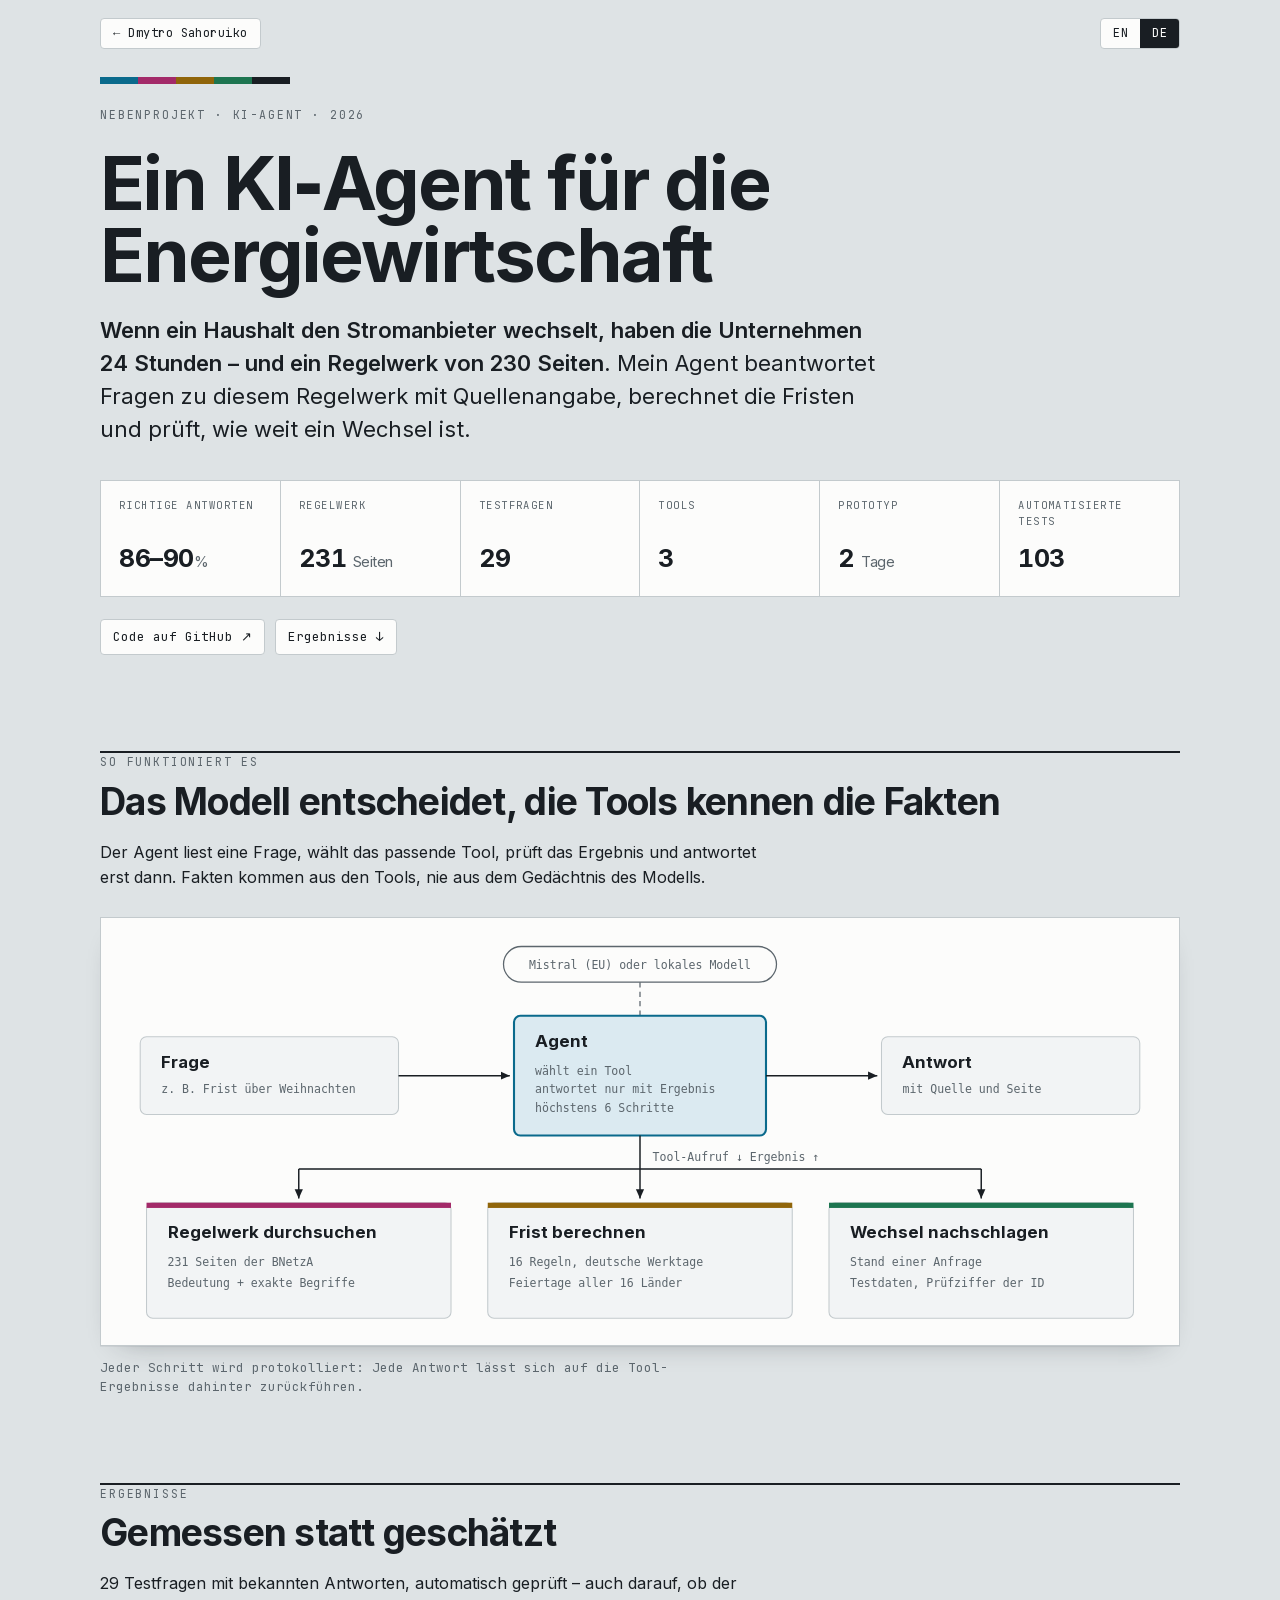
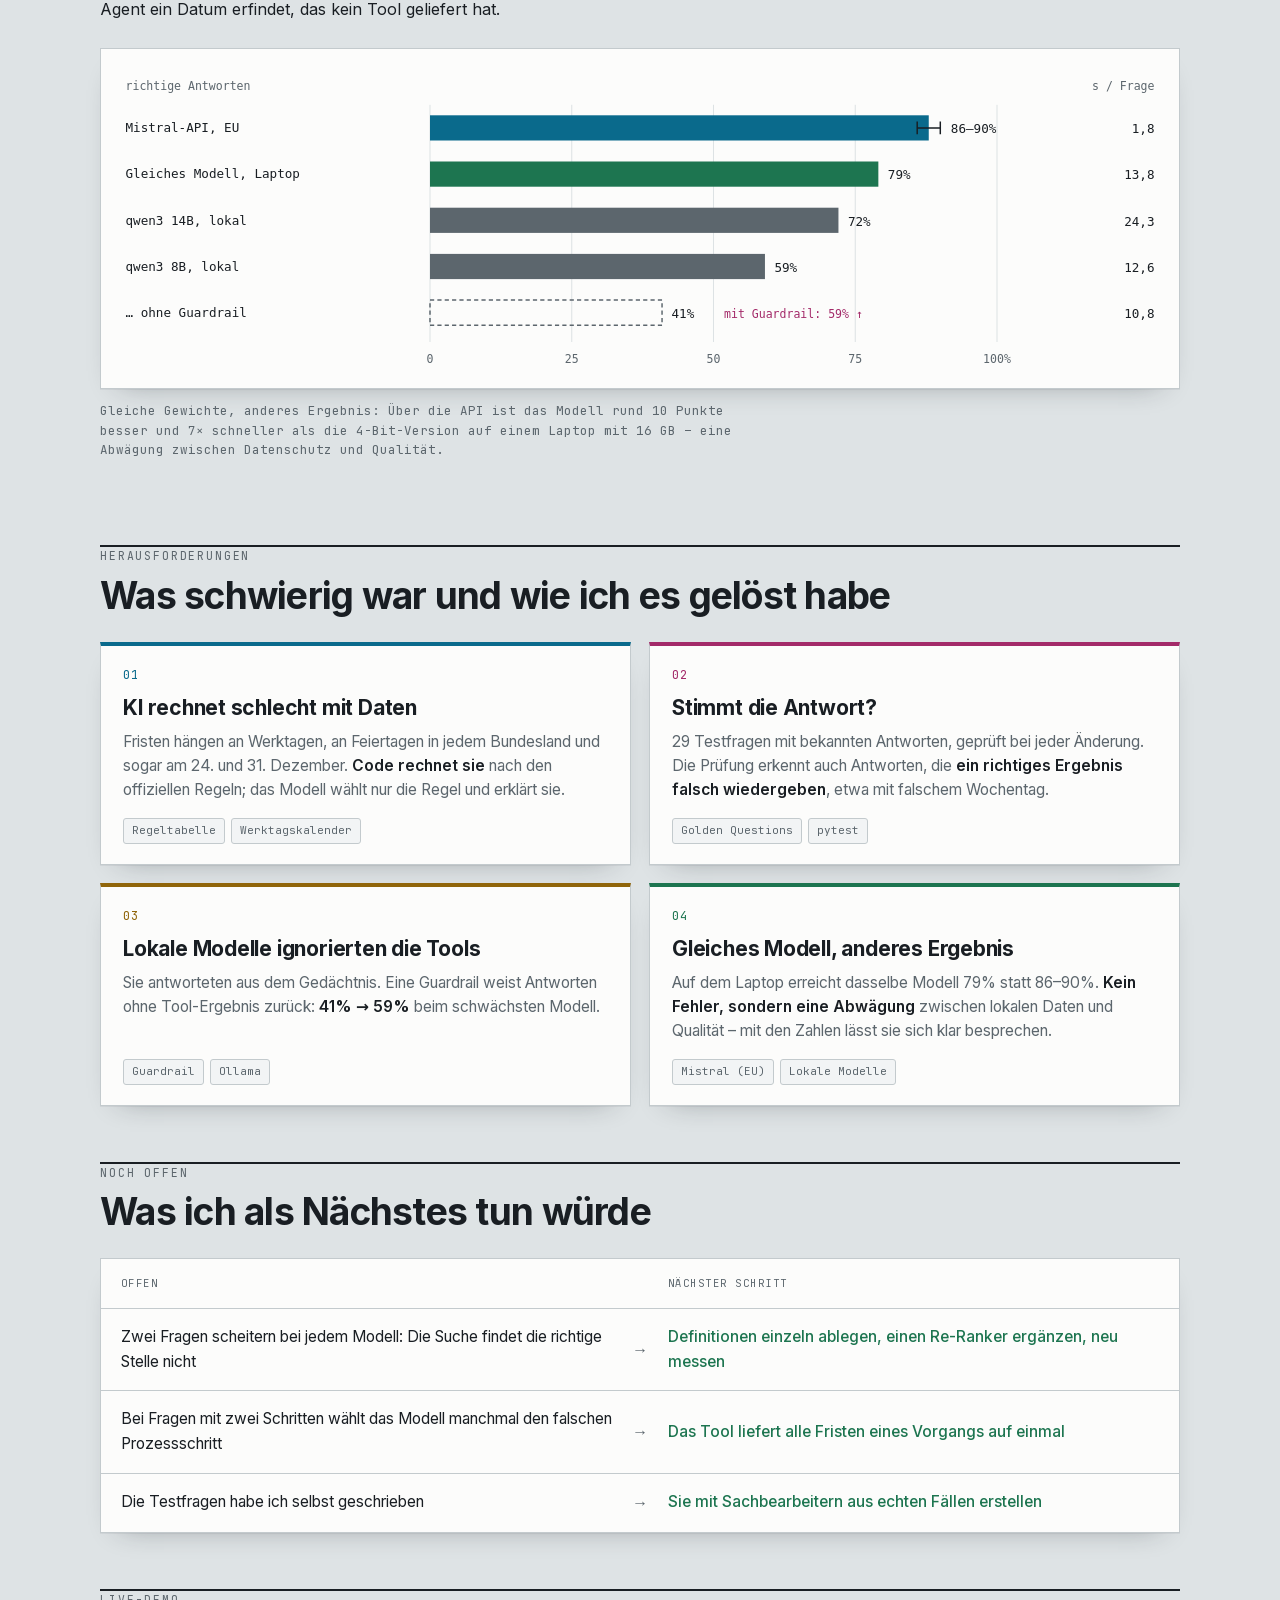
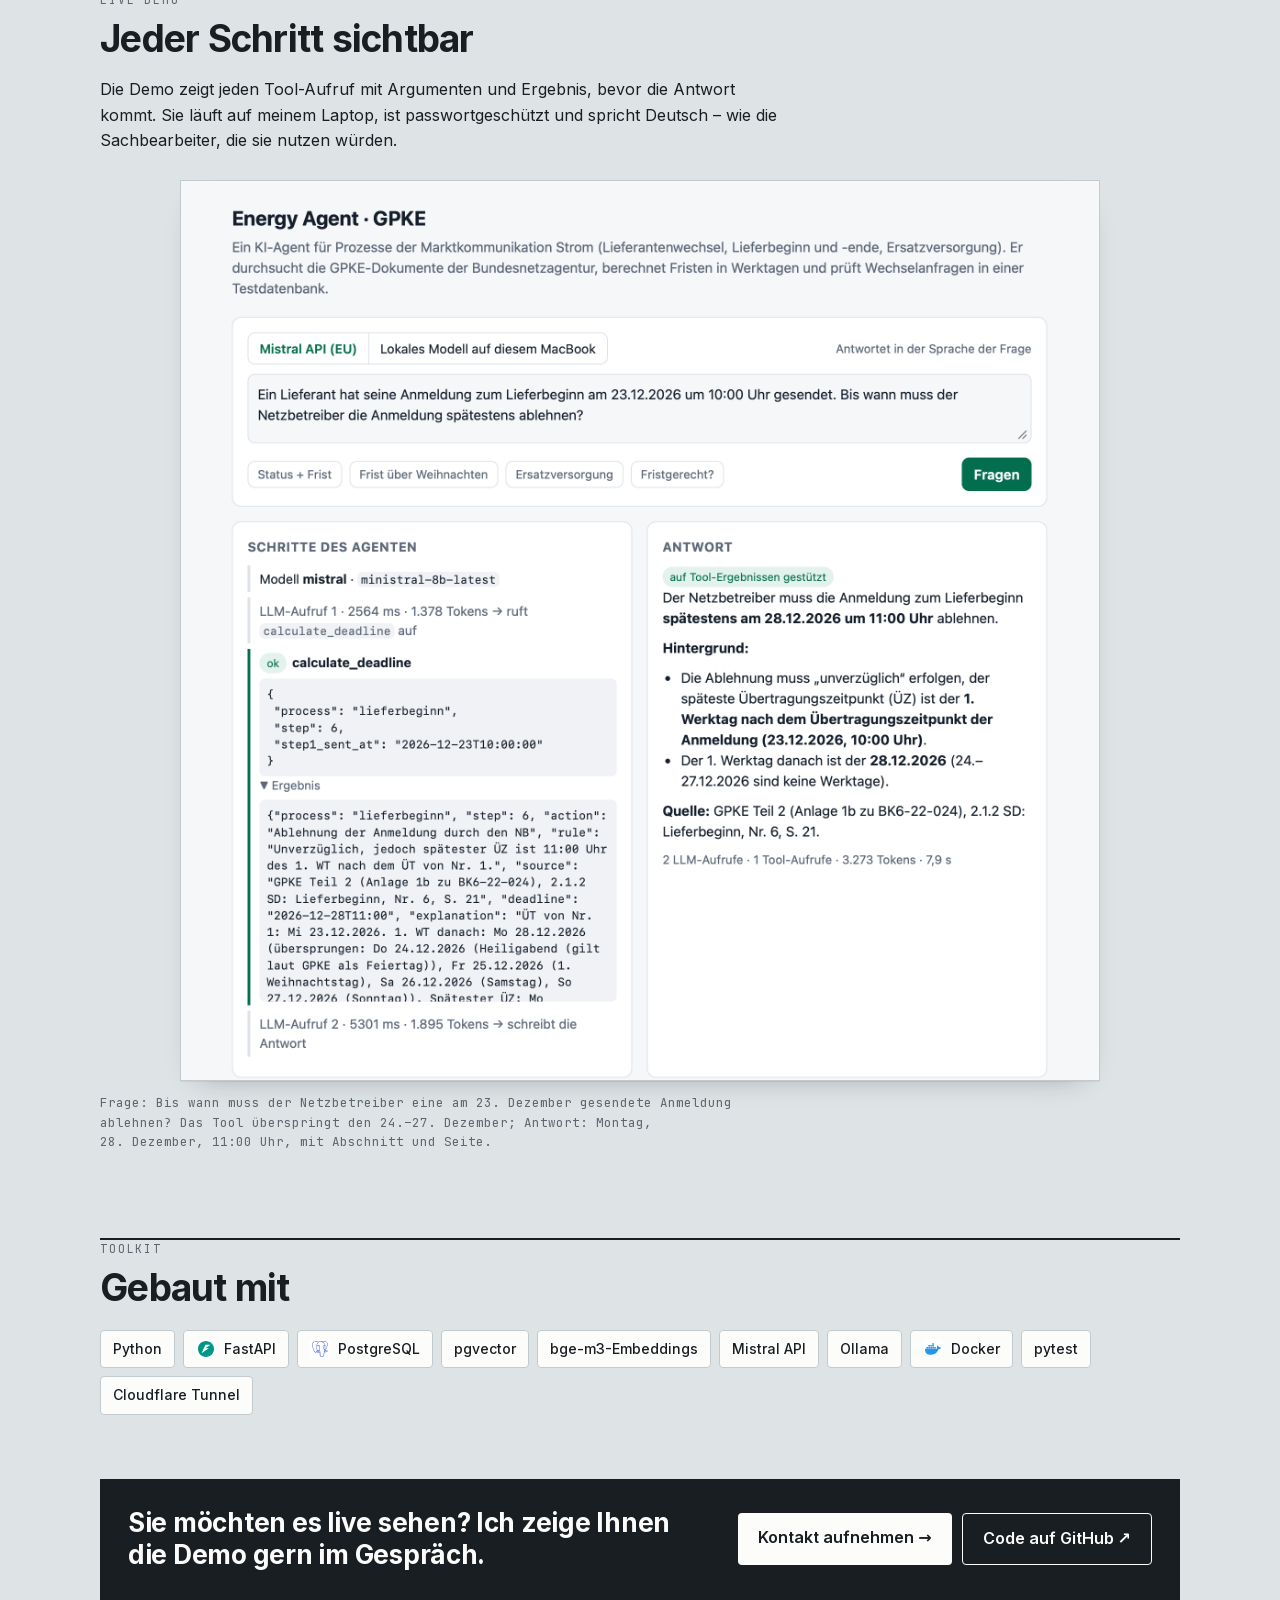
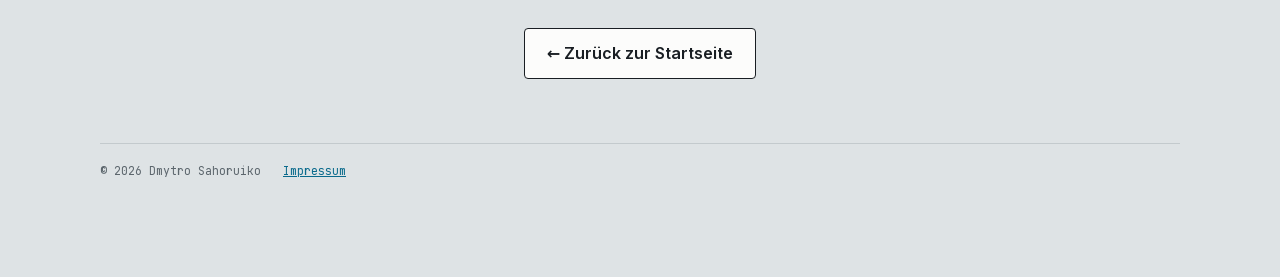
==== commit 3e7b96e1: "Write percentages without a space and number ranges with en dashes Applies site-wide: the energy-age" ====
--- a/energy_agent.de.html
+++ b/energy_agent.de.html
@@ -268,33 +268,33 @@
           <text class="svg-sub" x="435" y="282" text-anchor="middle">25</text>
           <text class="svg-sub" x="570" y="282" text-anchor="middle">50</text>
           <text class="svg-sub" x="705" y="282" text-anchor="middle">75</text>
-          <text class="svg-sub" x="840" y="282" text-anchor="middle">100 %</text>
+          <text class="svg-sub" x="840" y="282" text-anchor="middle">100%</text>
           <!-- rows -->
           <text class="svg-lbl" x="10" y="62">Mistral-API, EU</text>
           <rect x="300" y="46" width="475" height="24" fill="var(--cyan)"/>
           <path d="M764 58H786M764 52V64M786 52V64" stroke="var(--ink)" stroke-width="1.4" fill="none"/>
-          <text class="svg-lbl" x="796" y="63">86&ndash;90 %</text>
+          <text class="svg-lbl" x="796" y="63">86&ndash;90%</text>
           <text class="svg-lbl" x="990" y="63" text-anchor="end">1,8</text>
 
           <text class="svg-lbl" x="10" y="106">Gleiches Modell, Laptop</text>
           <rect x="300" y="90" width="427" height="24" fill="var(--green)"/>
-          <text class="svg-lbl" x="736" y="107">79 %</text>
+          <text class="svg-lbl" x="736" y="107">79%</text>
           <text class="svg-lbl" x="990" y="107" text-anchor="end">13,8</text>
 
           <text class="svg-lbl" x="10" y="150">qwen3 14B, lokal</text>
           <rect x="300" y="134" width="389" height="24" fill="var(--ink-soft)"/>
-          <text class="svg-lbl" x="698" y="151">72 %</text>
+          <text class="svg-lbl" x="698" y="151">72%</text>
           <text class="svg-lbl" x="990" y="151" text-anchor="end">24,3</text>
 
           <text class="svg-lbl" x="10" y="194">qwen3 8B, lokal</text>
           <rect x="300" y="178" width="319" height="24" fill="var(--ink-soft)"/>
-          <text class="svg-lbl" x="628" y="195">59 %</text>
+          <text class="svg-lbl" x="628" y="195">59%</text>
           <text class="svg-lbl" x="990" y="195" text-anchor="end">12,6</text>
 
           <text class="svg-lbl" x="10" y="238">&hellip; ohne Guardrail</text>
           <rect x="300" y="222" width="221" height="24" fill="none" stroke="var(--ink-soft)" stroke-width="1.4" stroke-dasharray="4 3"/>
-          <text class="svg-lbl" x="530" y="239">41 %</text>
-          <text class="svg-sub" x="580" y="239" style="fill: var(--magenta)">mit Guardrail: 59 % &#8593;</text>
+          <text class="svg-lbl" x="530" y="239">41%</text>
+          <text class="svg-sub" x="580" y="239" style="fill: var(--magenta)">mit Guardrail: 59% &#8593;</text>
           <text class="svg-lbl" x="990" y="239" text-anchor="end">10,8</text>
         </svg>
       </div>
@@ -322,13 +322,13 @@
       <article class="win" style="--accent: var(--ochre)">
         <span class="num">03</span>
         <h3>Lokale Modelle ignorierten die Tools</h3>
-        <p>Sie antworteten aus dem Gedächtnis. Eine Guardrail weist Antworten ohne Tool-Ergebnis zurück: <b>41&nbsp;% &rarr; 59&nbsp;%</b> beim schwächsten Modell.</p>
+        <p>Sie antworteten aus dem Gedächtnis. Eine Guardrail weist Antworten ohne Tool-Ergebnis zurück: <b>41% &rarr; 59%</b> beim schwächsten Modell.</p>
         <ul class="tags"><li>Guardrail</li><li>Ollama</li></ul>
       </article>
       <article class="win" style="--accent: var(--green)">
         <span class="num">04</span>
         <h3>Gleiches Modell, anderes Ergebnis</h3>
-        <p>Auf dem Laptop erreicht dasselbe Modell 79&nbsp;% statt 86&ndash;90&nbsp;%. <b>Kein Fehler, sondern eine Abwägung</b> zwischen lokalen Daten und Qualität &ndash; mit den Zahlen lässt sie sich klar besprechen.</p>
+        <p>Auf dem Laptop erreicht dasselbe Modell 79% statt 86&ndash;90%. <b>Kein Fehler, sondern eine Abwägung</b> zwischen lokalen Daten und Qualität &ndash; mit den Zahlen lässt sie sich klar besprechen.</p>
         <ul class="tags"><li>Mistral (EU)</li><li>Lokale Modelle</li></ul>
       </article>
     </div>
@@ -355,7 +355,7 @@
     </div>
     <figure>
       <img class="shot" src="images/energy-agent-demo.png" width="2000" height="1960" loading="lazy" alt="Demo-Seite: Der Agent ruft calculate_deadline für eine am 23. Dezember gesendete Anmeldung auf, überspringt die Weihnachtsfeiertage und antwortet: 28. Dezember 2026, 11:00 Uhr, mit Quelle.">
-      <figcaption>Frage: Bis wann muss der Netzbetreiber eine am 23.&nbsp;Dezember gesendete Anmeldung ablehnen? Das Tool überspringt den 24. bis 27.&nbsp;Dezember; Antwort: Montag, 28.&nbsp;Dezember, 11:00 Uhr, mit Abschnitt und Seite.</figcaption>
+      <figcaption>Frage: Bis wann muss der Netzbetreiber eine am 23.&nbsp;Dezember gesendete Anmeldung ablehnen? Das Tool überspringt den 24.&ndash;27.&nbsp;Dezember; Antwort: Montag, 28.&nbsp;Dezember, 11:00 Uhr, mit Abschnitt und Seite.</figcaption>
     </figure>
   </section>
 
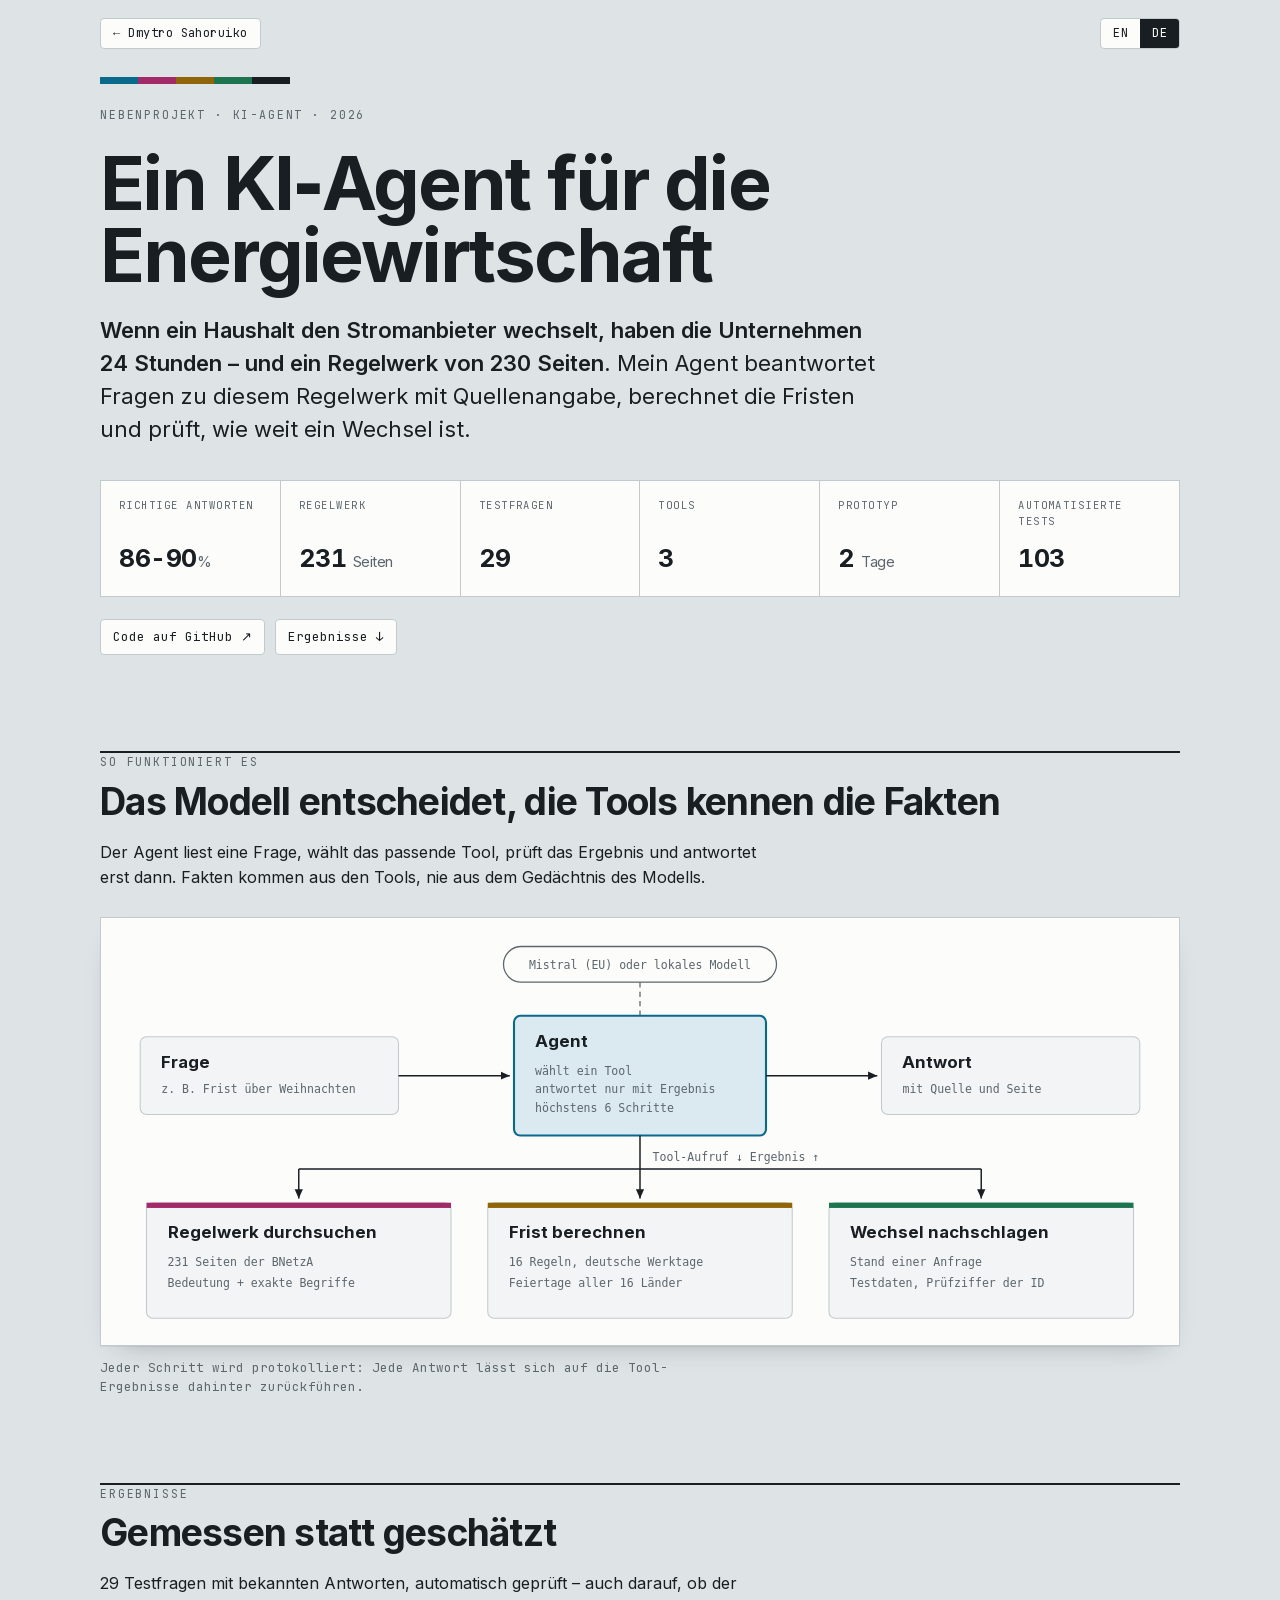
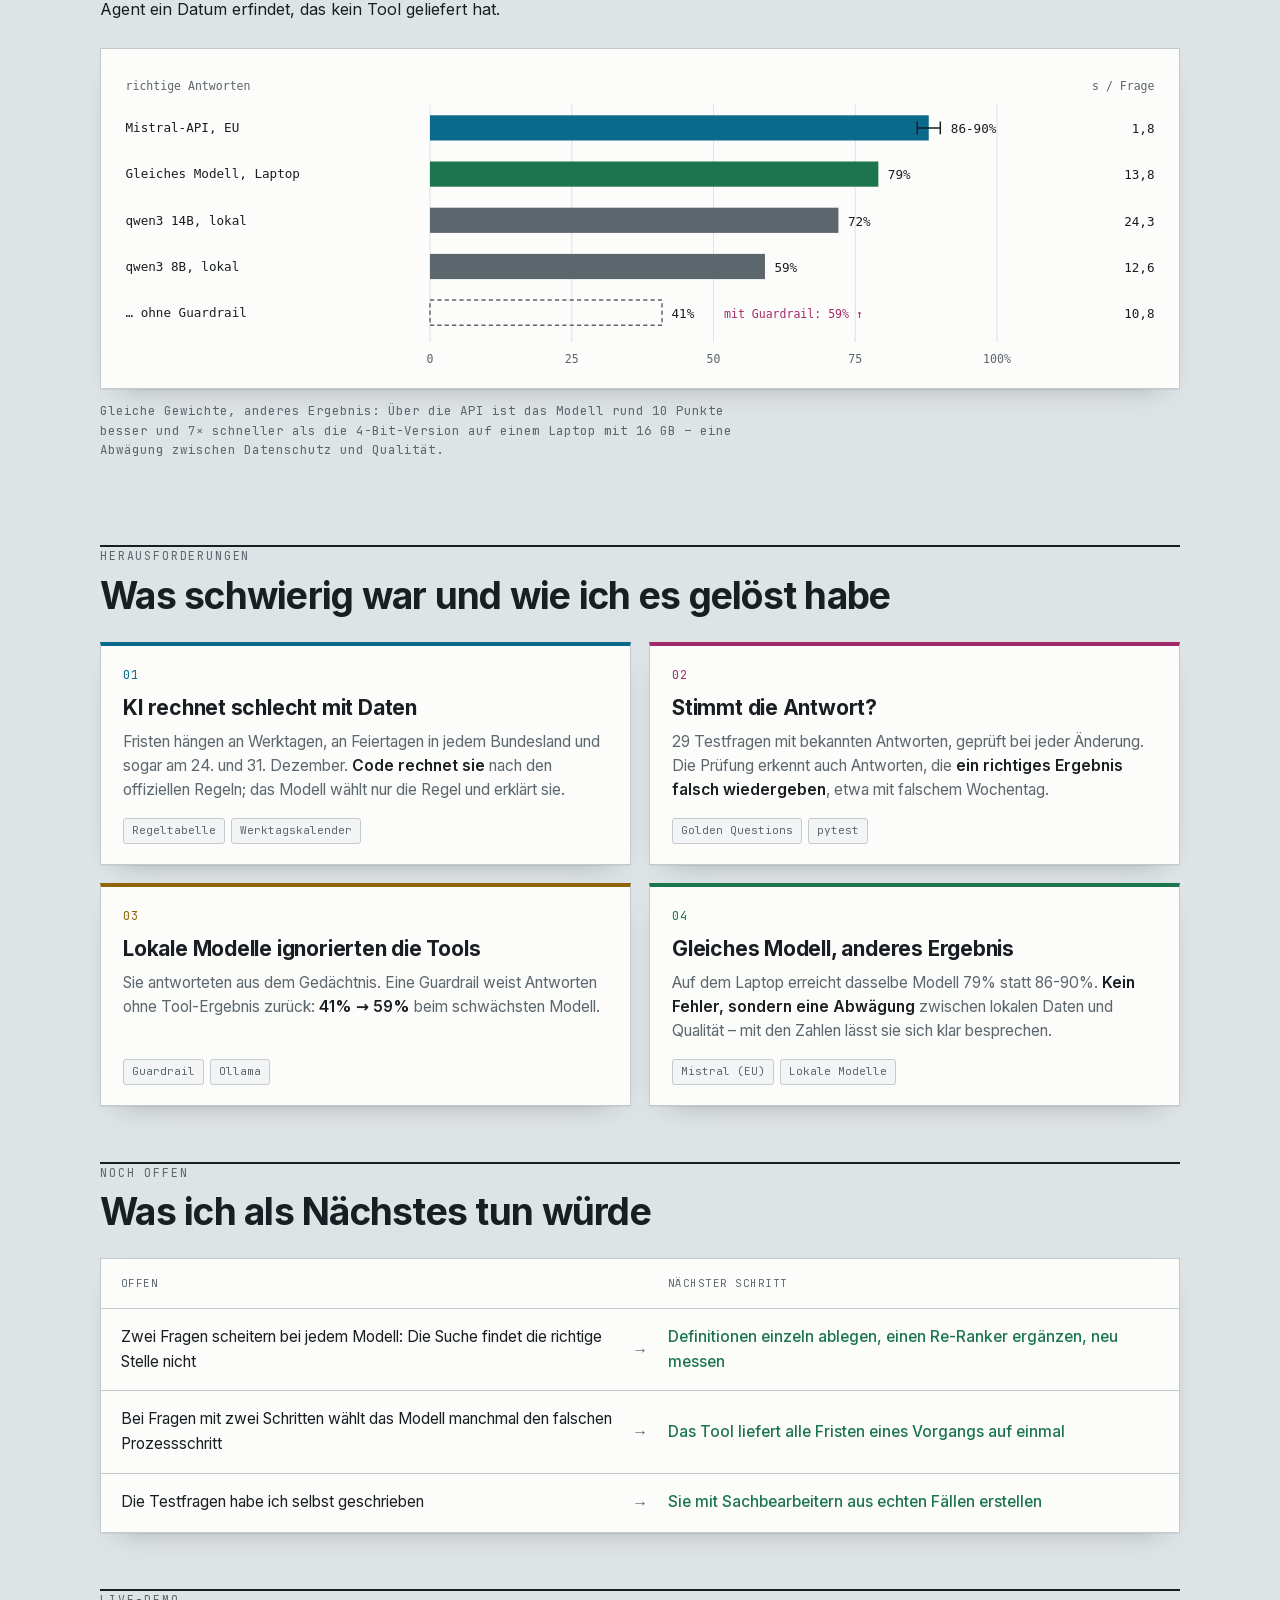
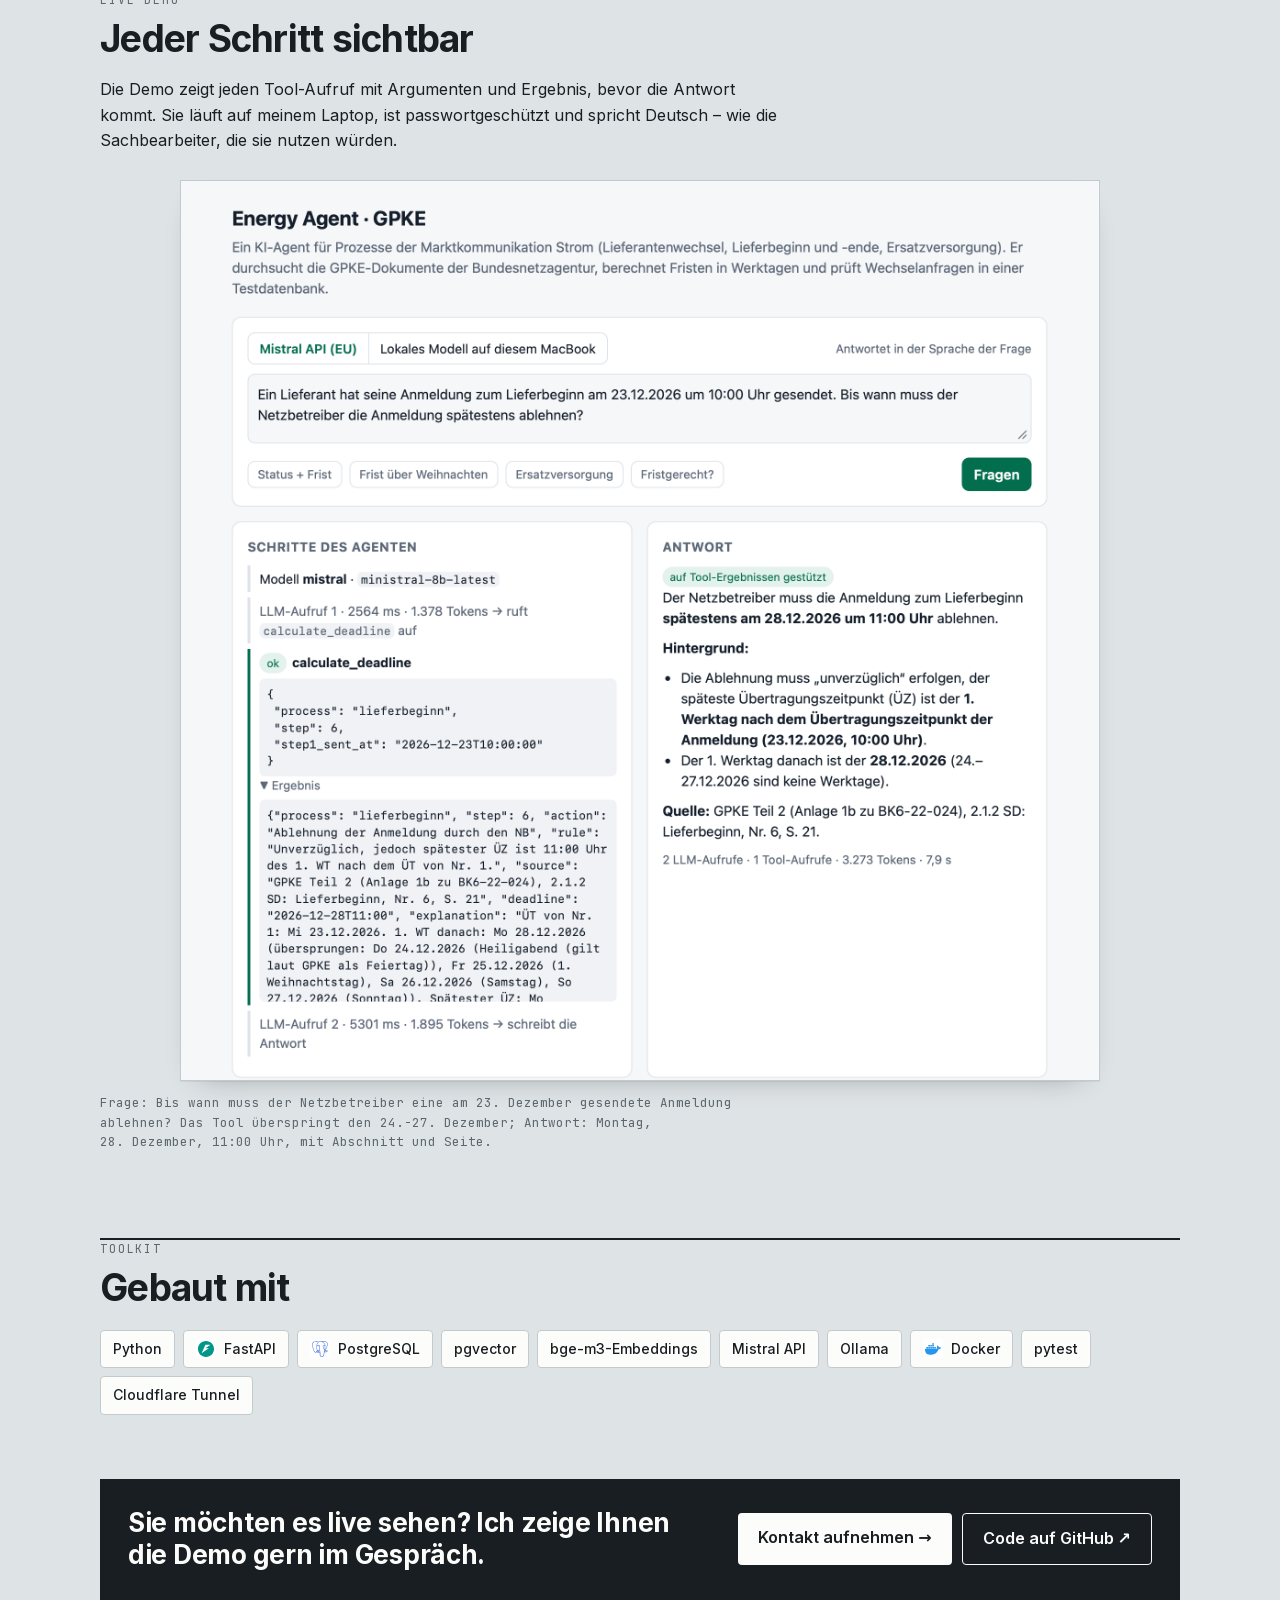
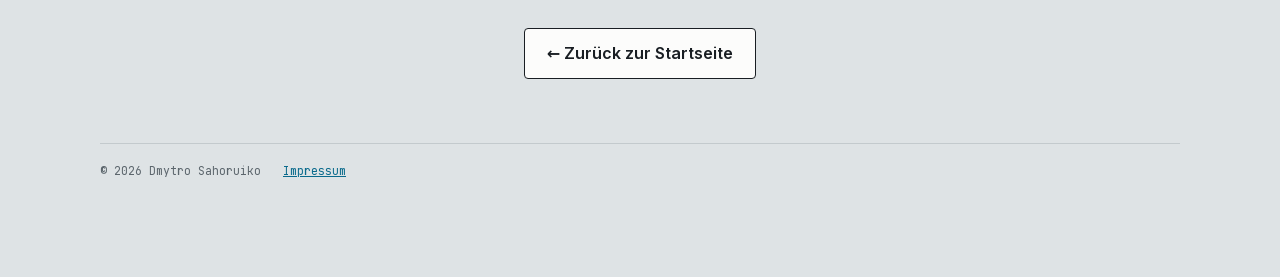
==== commit 97e22f25: "Use hyphens instead of en dashes in number ranges Co-Authored-By: Claude Opus 5.5 <noreply@anthropic" ====
--- a/energy_agent.de.html
+++ b/energy_agent.de.html
@@ -177,7 +177,7 @@
     <p class="lede"><b>Wenn ein Haushalt den Stromanbieter wechselt, haben die Unternehmen 24 Stunden &ndash; und ein Regelwerk von 230 Seiten.</b> Mein Agent beantwortet Fragen zu diesem Regelwerk mit Quellenangabe, berechnet die Fristen und prüft, wie weit ein Wechsel ist.</p>
 
     <dl class="counters">
-      <div class="counter"><dt>Richtige Antworten</dt><dd>86&ndash;90<small>%</small></dd></div>
+      <div class="counter"><dt>Richtige Antworten</dt><dd>86-90<small>%</small></dd></div>
       <div class="counter"><dt>Regelwerk</dt><dd>231 <small>Seiten</small></dd></div>
       <div class="counter"><dt>Testfragen</dt><dd>29</dd></div>
       <div class="counter"><dt>Tools</dt><dd>3</dd></div>
@@ -273,7 +273,7 @@
           <text class="svg-lbl" x="10" y="62">Mistral-API, EU</text>
           <rect x="300" y="46" width="475" height="24" fill="var(--cyan)"/>
           <path d="M764 58H786M764 52V64M786 52V64" stroke="var(--ink)" stroke-width="1.4" fill="none"/>
-          <text class="svg-lbl" x="796" y="63">86&ndash;90%</text>
+          <text class="svg-lbl" x="796" y="63">86-90%</text>
           <text class="svg-lbl" x="990" y="63" text-anchor="end">1,8</text>
 
           <text class="svg-lbl" x="10" y="106">Gleiches Modell, Laptop</text>
@@ -328,7 +328,7 @@
       <article class="win" style="--accent: var(--green)">
         <span class="num">04</span>
         <h3>Gleiches Modell, anderes Ergebnis</h3>
-        <p>Auf dem Laptop erreicht dasselbe Modell 79% statt 86&ndash;90%. <b>Kein Fehler, sondern eine Abwägung</b> zwischen lokalen Daten und Qualität &ndash; mit den Zahlen lässt sie sich klar besprechen.</p>
+        <p>Auf dem Laptop erreicht dasselbe Modell 79% statt 86-90%. <b>Kein Fehler, sondern eine Abwägung</b> zwischen lokalen Daten und Qualität &ndash; mit den Zahlen lässt sie sich klar besprechen.</p>
         <ul class="tags"><li>Mistral (EU)</li><li>Lokale Modelle</li></ul>
       </article>
     </div>
@@ -355,7 +355,7 @@
     </div>
     <figure>
       <img class="shot" src="images/energy-agent-demo.png" width="2000" height="1960" loading="lazy" alt="Demo-Seite: Der Agent ruft calculate_deadline für eine am 23. Dezember gesendete Anmeldung auf, überspringt die Weihnachtsfeiertage und antwortet: 28. Dezember 2026, 11:00 Uhr, mit Quelle.">
-      <figcaption>Frage: Bis wann muss der Netzbetreiber eine am 23.&nbsp;Dezember gesendete Anmeldung ablehnen? Das Tool überspringt den 24.&ndash;27.&nbsp;Dezember; Antwort: Montag, 28.&nbsp;Dezember, 11:00 Uhr, mit Abschnitt und Seite.</figcaption>
+      <figcaption>Frage: Bis wann muss der Netzbetreiber eine am 23.&nbsp;Dezember gesendete Anmeldung ablehnen? Das Tool überspringt den 24.-27.&nbsp;Dezember; Antwort: Montag, 28.&nbsp;Dezember, 11:00 Uhr, mit Abschnitt und Seite.</figcaption>
     </figure>
   </section>
 
